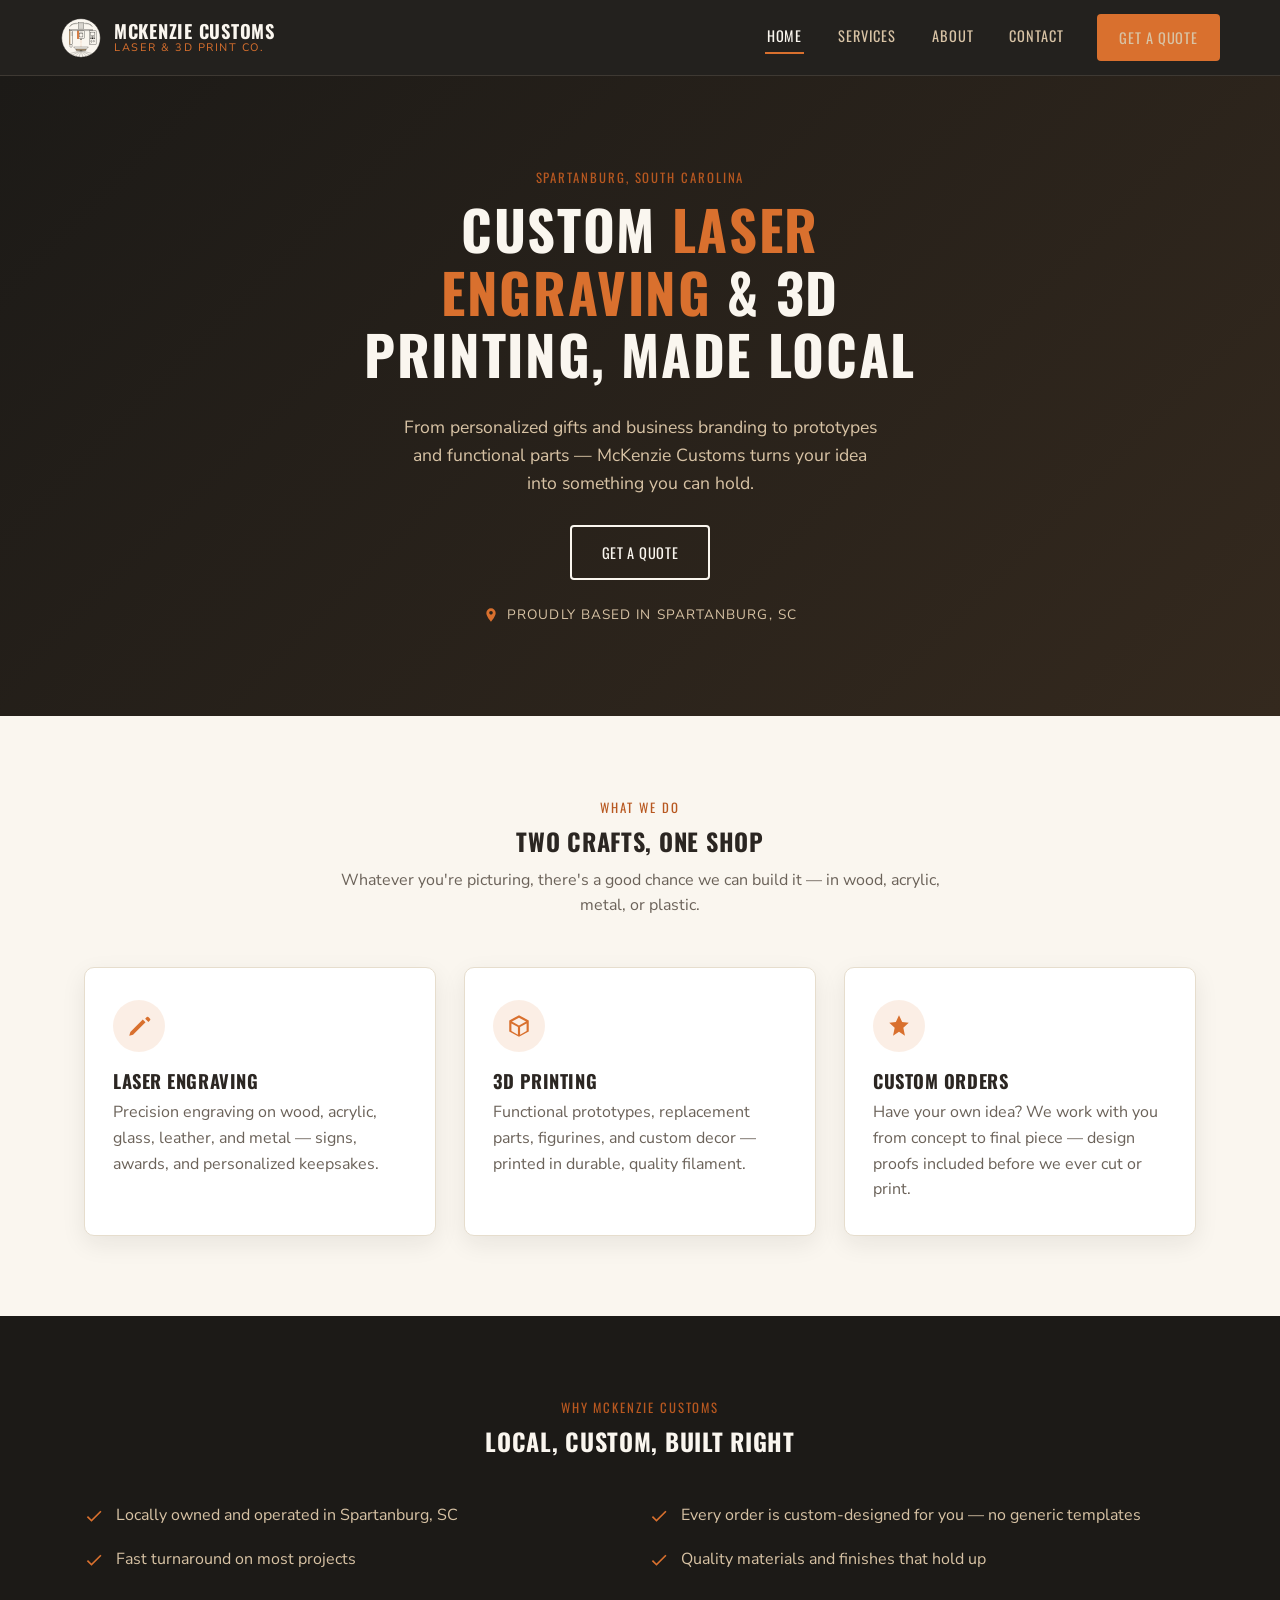
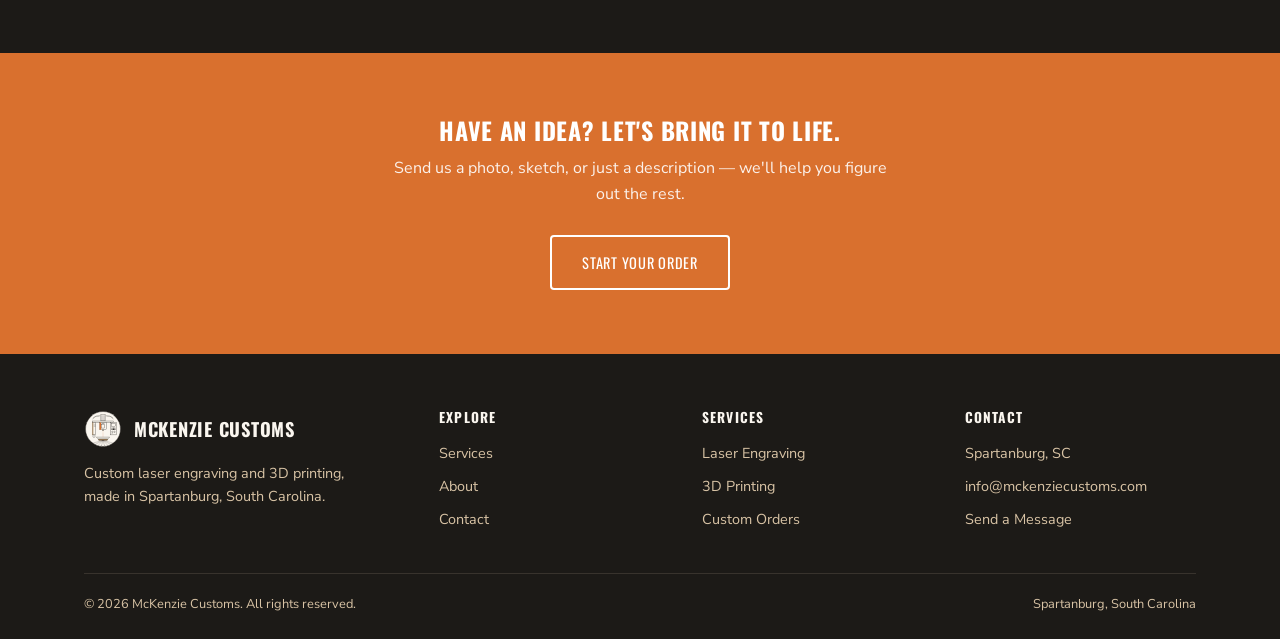
==== index.html @ ff6385ce "Pending changes exported from your codespace" ====
<!DOCTYPE html>
<html lang="en">
<head>
<meta charset="UTF-8">
<meta name="viewport" content="width=device-width, initial-scale=1.0">
<title>McKenzie Customs | Laser Engraving &amp; 3D Printing in Spartanburg, SC</title>
<meta name="description" content="McKenzie Customs is a Spartanburg, South Carolina shop specializing in custom laser engraving and 3D printing — signs, awards, prototypes, and personalized gifts.">
<link rel="icon" type="image/svg+xml" href="images/logo.svg">
<link rel="preconnect" href="https://fonts.googleapis.com">
<link rel="preconnect" href="https://fonts.gstatic.com" crossorigin>
<link href="https://fonts.googleapis.com/css2?family=Oswald:wght@500;600;700&family=Nunito+Sans:wght@400;600;700&display=swap" rel="stylesheet">
<link rel="stylesheet" href="css/style.css">
</head>
<body>

<header class="site-header">
  <div class="container nav">
    <a href="index.html" class="brand">
      <img src="images/logo.svg" alt="McKenzie Customs logo">
      <span class="brand-text">
        <strong>McKenzie Customs</strong>
        <span>Laser &amp; 3D Print Co.</span>
      </span>
    </a>
    <nav>
      <ul class="nav-links">
        <li><a href="index.html">Home</a></li>
        <li><a href="services.html">Services</a></li>
        <li><a href="about.html">About</a></li>
        <li><a href="contact.html">Contact</a></li>
        <li><a href="contact.html" class="btn btn-primary">Get a Quote</a></li>
      </ul>
    </nav>
    <button class="nav-toggle" aria-label="Toggle navigation" aria-expanded="false">
      <span></span><span></span><span></span>
    </button>
  </div>
</header>

<section class="hero">
  <div class="container">
    <div class="hero-copy">
      <span class="eyebrow">Spartanburg, South Carolina</span>
      <h1>Custom <em>Laser Engraving</em> &amp; 3D Printing, Made Local</h1>
      <p class="lead">From personalized gifts and business branding to prototypes and functional parts — McKenzie Customs turns your idea into something you can hold.</p>
      <div class="hero-actions">
        <a href="contact.html" class="btn btn-outline">Get a Quote</a>
      </div>
      <div class="hero-location">
        <svg viewBox="0 0 24 24"><path d="M12 2a7 7 0 0 0-7 7c0 5.25 7 13 7 13s7-7.75 7-13a7 7 0 0 0-7-7zm0 9.5A2.5 2.5 0 1 1 12 6a2.5 2.5 0 0 1 0 5.5z"/></svg>
        Proudly based in Spartanburg, SC
      </div>
    </div>
  </div>
</section>

<section class="section">
  <div class="container">
    <div class="section-head">
      <span class="eyebrow">What We Do</span>
      <h2>Two Crafts, One Shop</h2>
      <p>Whatever you're picturing, there's a good chance we can build it — in wood, acrylic, metal, or plastic.</p>
    </div>
    <div class="grid-3">
      <div class="card">
        <div class="card-icon">
          <svg viewBox="0 0 24 24"><path d="M3 21l3.5-1L18 8.5l-2.5-2.5L4 17.5 3 21zm14.7-15.7l1.5-1.5a1 1 0 0 1 1.4 0l1.6 1.6a1 1 0 0 1 0 1.4l-1.5 1.5-3-3z"/></svg>
        </div>
        <h3>Laser Engraving</h3>
        <p>Precision engraving on wood, acrylic, glass, leather, and metal — signs, awards, and personalized keepsakes.</p>
      </div>
      <div class="card">
        <div class="card-icon">
          <svg viewBox="0 0 24 24"><path d="M12 2 3 7v10l9 5 9-5V7l-9-5zm0 2.3 6.5 3.6L12 11.5 5.5 7.9 12 4.3zM5 9.6l6 3.3v7.1l-6-3.3V9.6zm8 10.4v-7.1l6-3.3v7.1l-6 3.3z"/></svg>
        </div>
        <h3>3D Printing</h3>
        <p>Functional prototypes, replacement parts, figurines, and custom decor — printed in durable, quality filament.</p>
      </div>
      <div class="card">
        <div class="card-icon">
          <svg viewBox="0 0 24 24"><path d="M12 2l2.9 6.3L21 9l-5 4.6L17.5 21 12 17.3 6.5 21 8 13.6 3 9l6.1-.7L12 2z"/></svg>
        </div>
        <h3>Custom Orders</h3>
        <p>Have your own idea? We work with you from concept to final piece — design proofs included before we ever cut or print.</p>
      </div>
    </div>
  </div>
</section>


<section class="section section--dark">
  <div class="container">
    <div class="section-head">
      <span class="eyebrow">Why McKenzie Customs</span>
      <h2>Local, Custom, Built Right</h2>
    </div>
    <ul class="check-list">
      <li>
        <svg viewBox="0 0 24 24"><path d="M9 16.2 4.8 12l-1.4 1.4L9 19 21 7l-1.4-1.4z"/></svg>
        <span>Locally owned and operated in Spartanburg, SC</span>
      </li>
      <li>
        <svg viewBox="0 0 24 24"><path d="M9 16.2 4.8 12l-1.4 1.4L9 19 21 7l-1.4-1.4z"/></svg>
        <span>Every order is custom-designed for you — no generic templates</span>
      </li>
      <li>
        <svg viewBox="0 0 24 24"><path d="M9 16.2 4.8 12l-1.4 1.4L9 19 21 7l-1.4-1.4z"/></svg>
        <span>Fast turnaround on most projects</span>
      </li>
      <li>
        <svg viewBox="0 0 24 24"><path d="M9 16.2 4.8 12l-1.4 1.4L9 19 21 7l-1.4-1.4z"/></svg>
        <span>Quality materials and finishes that hold up</span>
      </li>
    </ul>
  </div>
</section>

<section class="cta-banner">
  <div class="container">
    <h2>Have an Idea? Let's Bring It to Life.</h2>
    <p>Send us a photo, sketch, or just a description — we'll help you figure out the rest.</p>
    <a href="contact.html" class="btn btn-outline">Start Your Order</a>
  </div>
</section>

<footer class="site-footer">
  <div class="container">
    <div class="footer-grid">
      <div class="footer-brand">
        <div class="brand" style="margin-bottom:14px;">
          <img src="images/logo.svg" alt="McKenzie Customs logo" style="height:38px;">
          <span class="brand-text">
            <strong style="color:#faf6ef;">McKenzie Customs</strong>
          </span>
        </div>
        <p>Custom laser engraving and 3D printing, made in Spartanburg, South Carolina.</p>
      </div>
      <div>
        <h4>Explore</h4>
        <ul>
          <li><a href="services.html">Services</a></li>
          <li><a href="about.html">About</a></li>
          <li><a href="contact.html">Contact</a></li>
        </ul>
      </div>
      <div>
        <h4>Services</h4>
        <ul>
          <li><a href="services.html">Laser Engraving</a></li>
          <li><a href="services.html">3D Printing</a></li>
          <li><a href="services.html">Custom Orders</a></li>
        </ul>
      </div>
      <div>
        <h4>Contact</h4>
        <ul>
          <li>Spartanburg, SC</li>
          <li><a href="mailto:info@mckenziecustoms.com">info@mckenziecustoms.com</a></li>
          <li><a href="contact.html">Send a Message</a></li>
        </ul>
      </div>
    </div>
    <div class="footer-bottom">
      <span>&copy; <span id="year"></span> McKenzie Customs. All rights reserved.</span>
      <span>Spartanburg, South Carolina</span>
    </div>
  </div>
</footer>

<script src="js/main.js"></script>
</body>
</html>
---- css/style.css ----
/* ==========================================================================
   McKenzie Customs — Laser Engraving & 3D Printing
   ========================================================================== */

:root {
  --charcoal: #1c1a17;
  --charcoal-light: #2b2622;
  --cream: #faf6ef;
  --wood: #d8c3a5;
  --wood-dark: #a9865c;
  --ember: #d9702e;
  --ember-dark: #b85820;
  --text-main: #2b2622;
  --text-muted: #6b6259;
  --border: #e6ddcd;
  --radius: 10px;
  --shadow: 0 8px 24px rgba(28, 26, 23, 0.08);
  --shadow-lg: 0 16px 40px rgba(28, 26, 23, 0.16);
  --max-width: 1160px;
  --font-head: 'Oswald', 'Arial Narrow', sans-serif;
  --font-body: 'Nunito Sans', 'Segoe UI', Arial, sans-serif;
}

* {
  box-sizing: border-box;
}

html {
  scroll-behavior: smooth;
}

body {
  margin: 0;
  font-family: var(--font-body);
  color: var(--text-main);
  background: var(--cream);
  line-height: 1.6;
}

img {
  max-width: 100%;
  display: block;
}

a {
  color: inherit;
  text-decoration: none;
}

h1, h2, h3, h4 {
  font-family: var(--font-head);
  text-transform: uppercase;
  letter-spacing: 0.03em;
  line-height: 1.15;
  margin: 0 0 0.5em;
}

p {
  margin: 0 0 1em;
}

.container {
  max-width: var(--max-width);
  margin: 0 auto;
  padding: 0 24px;
}

.eyebrow {
  display: inline-block;
  font-family: var(--font-head);
  text-transform: uppercase;
  letter-spacing: 0.15em;
  font-size: 0.8rem;
  color: var(--ember-dark);
  margin-bottom: 0.75em;
}

.section {
  padding: 80px 0;
}

.section--tight {
  padding: 56px 0;
}

.section--dark {
  background: var(--charcoal);
  color: var(--wood);
}

.section--dark h2, .section--dark h3 {
  color: var(--cream);
}

.section--alt {
  background: #f2ead9;
}

.section-head {
  max-width: 640px;
  margin: 0 auto 48px;
  text-align: center;
}

.section-head p {
  color: var(--text-muted);
}

.section--dark .section-head p {
  color: var(--wood);
}

/* Buttons
   ========================================================================== */

.btn {
  display: inline-block;
  font-family: var(--font-head);
  text-transform: uppercase;
  letter-spacing: 0.05em;
  font-size: 0.9rem;
  padding: 14px 30px;
  border-radius: 4px;
  border: 2px solid transparent;
  cursor: pointer;
  transition: transform 0.15s ease, box-shadow 0.15s ease, background 0.15s ease, color 0.15s ease;
}

.btn:hover {
  transform: translateY(-2px);
}

.btn-primary {
  background: var(--ember);
  color: #fff;
}

.btn-primary:hover {
  background: var(--ember-dark);
  box-shadow: var(--shadow);
}

.btn-outline {
  background: transparent;
  border-color: var(--cream);
  color: var(--cream);
}

.btn-outline:hover {
  background: var(--cream);
  color: var(--charcoal);
}

.btn-outline-dark {
  background: transparent;
  border-color: var(--charcoal);
  color: var(--charcoal);
}

.btn-outline-dark:hover {
  background: var(--charcoal);
  color: var(--cream);
}

.btn-block {
  width: 100%;
  text-align: center;
}

/* Header / Nav
   ========================================================================== */

.site-header {
  position: sticky;
  top: 0;
  z-index: 100;
  background: rgba(28, 26, 23, 0.97);
  border-bottom: 1px solid rgba(216, 195, 165, 0.15);
}

.nav {
  display: flex;
  align-items: center;
  justify-content: space-between;
  padding: 14px 0;
}

.brand {
  display: flex;
  align-items: center;
  gap: 12px;
}

.brand img {
  height: 42px;
  width: auto;
}

.brand-text {
  display: flex;
  flex-direction: column;
  line-height: 1.1;
}

.brand-text strong {
  font-family: var(--font-head);
  color: var(--cream);
  font-size: 1.15rem;
  letter-spacing: 0.04em;
  text-transform: uppercase;
}

.brand-text span {
  font-size: 0.68rem;
  color: var(--ember);
  text-transform: uppercase;
  letter-spacing: 0.14em;
}

.nav-links {
  display: flex;
  align-items: center;
  gap: 32px;
  list-style: none;
  margin: 0;
  padding: 0;
}

.nav-links a {
  font-family: var(--font-head);
  font-size: 0.9rem;
  text-transform: uppercase;
  letter-spacing: 0.06em;
  color: var(--wood);
  padding: 6px 2px;
  border-bottom: 2px solid transparent;
  transition: color 0.15s ease, border-color 0.15s ease;
}

.nav-links a:hover,
.nav-links a.active {
  color: var(--cream);
  border-color: var(--ember);
}

.nav-links .btn {
  padding: 10px 20px;
}

.nav-toggle {
  display: none;
  flex-direction: column;
  gap: 5px;
  background: none;
  border: none;
  cursor: pointer;
  padding: 8px;
}

.nav-toggle span {
  width: 26px;
  height: 2px;
  background: var(--cream);
  display: block;
}

/* Hero
   ========================================================================== */

.hero {
  position: relative;
  background: linear-gradient(135deg, var(--charcoal) 0%, #34291e 100%);
  color: var(--cream);
  overflow: hidden;
}

.hero .container {
  display: flex;
  justify-content: center;
  padding-top: 90px;
  padding-bottom: 90px;
}

.hero-copy {
  max-width: 640px;
  text-align: center;
}

.hero h1 {
  font-size: clamp(2.2rem, 4.5vw, 3.4rem);
  color: var(--cream);
}

.hero h1 em {
  font-style: normal;
  color: var(--ember);
}

.hero p.lead {
  font-size: 1.1rem;
  color: var(--wood);
  max-width: 480px;
  margin-left: auto;
  margin-right: auto;
}

.hero-actions {
  display: flex;
  justify-content: center;
  gap: 16px;
  flex-wrap: wrap;
  margin-top: 28px;
}

.hero-location {
  display: flex;
  align-items: center;
  justify-content: center;
  gap: 8px;
  margin-top: 24px;
  font-size: 0.85rem;
  color: var(--wood);
  text-transform: uppercase;
  letter-spacing: 0.08em;
}

.hero-location svg {
  width: 16px;
  height: 16px;
  fill: var(--ember);
}

/* Feature / service cards
   ========================================================================== */

.grid-3 {
  display: grid;
  grid-template-columns: repeat(3, 1fr);
  gap: 28px;
}

.grid-2 {
  display: grid;
  grid-template-columns: repeat(2, 1fr);
  gap: 40px;
}

.card {
  background: #fff;
  border: 1px solid var(--border);
  border-radius: var(--radius);
  padding: 32px 28px;
  box-shadow: var(--shadow);
  transition: transform 0.2s ease, box-shadow 0.2s ease;
}

.card:hover {
  transform: translateY(-4px);
  box-shadow: var(--shadow-lg);
}

.card-icon {
  width: 52px;
  height: 52px;
  border-radius: 50%;
  background: rgba(217, 112, 46, 0.12);
  display: flex;
  align-items: center;
  justify-content: center;
  margin-bottom: 18px;
}

.card-icon svg {
  width: 26px;
  height: 26px;
  fill: var(--ember);
}

.card h3 {
  font-size: 1.15rem;
  color: var(--text-main);
}

.card p {
  color: var(--text-muted);
  margin-bottom: 0;
}

.card ul {
  margin: 0;
  padding-left: 20px;
  color: var(--text-muted);
}

.card ul li {
  margin-bottom: 6px;
}

/* Why-us list
   ========================================================================== */

.check-list {
  list-style: none;
  margin: 0;
  padding: 0;
  display: grid;
  grid-template-columns: repeat(2, 1fr);
  gap: 18px;
}

.check-list li {
  display: flex;
  align-items: flex-start;
  gap: 12px;
}

.check-list svg {
  flex-shrink: 0;
  width: 20px;
  height: 20px;
  margin-top: 3px;
  fill: var(--ember);
}

/* CTA banner
   ========================================================================== */

.cta-banner {
  background: var(--ember);
  color: #fff;
  text-align: center;
  padding: 64px 0;
}

.cta-banner h2 {
  color: #fff;
}

.cta-banner p {
  color: rgba(255,255,255,0.9);
  max-width: 520px;
  margin: 0 auto 28px;
}

.cta-banner .btn-outline {
  border-color: #fff;
  color: #fff;
}

.cta-banner .btn-outline:hover {
  background: #fff;
  color: var(--ember-dark);
}

/* Process steps
   ========================================================================== */

.steps {
  display: grid;
  grid-template-columns: repeat(4, 1fr);
  gap: 24px;
  counter-reset: step;
}

.step {
  position: relative;
  padding-top: 12px;
}

.step::before {
  counter-increment: step;
  content: counter(step);
  display: flex;
  align-items: center;
  justify-content: center;
  width: 40px;
  height: 40px;
  border-radius: 50%;
  background: var(--ember);
  color: #fff;
  font-family: var(--font-head);
  font-size: 1.1rem;
  margin-bottom: 16px;
}

.step h3 {
  font-size: 1.05rem;
}

.step p {
  color: var(--text-muted);
  font-size: 0.95rem;
}

/* About page
   ========================================================================== */

.about-hero {
  display: grid;
  grid-template-columns: 0.9fr 1.1fr;
  gap: 48px;
  align-items: center;
}

.about-hero img {
  border-radius: var(--radius);
  box-shadow: var(--shadow-lg);
}

.value-grid {
  display: grid;
  grid-template-columns: repeat(3, 1fr);
  gap: 28px;
}

/* Contact page
   ========================================================================== */

.contact-layout {
  display: grid;
  grid-template-columns: 0.9fr 1.1fr;
  gap: 48px;
  align-items: start;
}

.contact-info-list {
  list-style: none;
  margin: 0 0 32px;
  padding: 0;
}

.contact-info-list li {
  display: flex;
  gap: 14px;
  align-items: flex-start;
  margin-bottom: 22px;
}

.contact-info-list svg {
  width: 22px;
  height: 22px;
  fill: var(--ember);
  flex-shrink: 0;
  margin-top: 2px;
}

.contact-info-list strong {
  display: block;
  font-family: var(--font-head);
  text-transform: uppercase;
  font-size: 0.85rem;
  letter-spacing: 0.06em;
  margin-bottom: 2px;
}

.social-row {
  display: flex;
  gap: 12px;
}

.social-row a {
  width: 40px;
  height: 40px;
  border-radius: 50%;
  border: 2px solid var(--wood-dark);
  display: flex;
  align-items: center;
  justify-content: center;
  transition: all 0.15s ease;
}

.social-row a:hover {
  background: var(--ember);
  border-color: var(--ember);
}

.social-row svg {
  width: 18px;
  height: 18px;
  fill: var(--charcoal);
}

.social-row a:hover svg {
  fill: #fff;
}

.form-card {
  background: #fff;
  border-radius: var(--radius);
  border: 1px solid var(--border);
  box-shadow: var(--shadow);
  padding: 36px;
}

.form-row {
  display: grid;
  grid-template-columns: 1fr 1fr;
  gap: 18px;
}

.field {
  margin-bottom: 20px;
}

.field label {
  display: block;
  font-family: var(--font-head);
  text-transform: uppercase;
  font-size: 0.78rem;
  letter-spacing: 0.06em;
  margin-bottom: 6px;
  color: var(--text-muted);
}

.field input,
.field select,
.field textarea {
  width: 100%;
  padding: 12px 14px;
  border: 1px solid var(--border);
  border-radius: 6px;
  font-family: var(--font-body);
  font-size: 0.95rem;
  background: var(--cream);
}

.field textarea {
  resize: vertical;
  min-height: 130px;
}

.field input:focus,
.field select:focus,
.field textarea:focus {
  outline: none;
  border-color: var(--ember);
}

.map-frame {
  border: 0;
  width: 100%;
  height: 320px;
  border-radius: var(--radius);
  box-shadow: var(--shadow);
  margin-top: 8px;
}

.form-note {
  font-size: 0.82rem;
  color: var(--text-muted);
  margin-top: 12px;
}

/* Page hero (interior pages)
   ========================================================================== */

.page-hero {
  background: var(--charcoal);
  color: var(--cream);
  padding: 64px 0 56px;
  text-align: center;
}

.page-hero h1 {
  color: var(--cream);
  margin-bottom: 10px;
}

.page-hero p {
  color: var(--wood);
  max-width: 560px;
  margin: 0 auto;
}

/* Footer
   ========================================================================== */

.site-footer {
  background: var(--charcoal);
  color: var(--wood);
  padding: 56px 0 24px;
}

.footer-grid {
  display: grid;
  grid-template-columns: 1.4fr 1fr 1fr 1fr;
  gap: 32px;
  padding-bottom: 32px;
  border-bottom: 1px solid rgba(216,195,165,0.15);
}

.footer-grid h4 {
  color: var(--cream);
  font-size: 0.85rem;
  letter-spacing: 0.08em;
  margin-bottom: 16px;
}

.footer-grid ul {
  list-style: none;
  margin: 0;
  padding: 0;
}

.footer-grid li {
  margin-bottom: 10px;
  font-size: 0.9rem;
}

.footer-grid a:hover {
  color: var(--ember);
}

.footer-brand p {
  font-size: 0.9rem;
  color: var(--wood);
  max-width: 280px;
}

.footer-bottom {
  display: flex;
  justify-content: space-between;
  align-items: center;
  padding-top: 20px;
  font-size: 0.8rem;
  flex-wrap: wrap;
  gap: 12px;
}

/* Responsive
   ========================================================================== */

@media (max-width: 900px) {
  .about-hero,
  .contact-layout,
  .grid-2 {
    grid-template-columns: 1fr;
  }

  .grid-3,
  .value-grid,
  .steps,
  .check-list,
  .footer-grid {
    grid-template-columns: repeat(2, 1fr);
  }

  .about-hero img {
    order: -1;
  }
}

@media (max-width: 720px) {
  .nav-links {
    position: absolute;
    top: 100%;
    left: 0;
    right: 0;
    background: var(--charcoal);
    flex-direction: column;
    align-items: flex-start;
    padding: 20px 24px 28px;
    gap: 18px;
    display: none;
    border-bottom: 1px solid rgba(216,195,165,0.15);
  }

  .nav-links.open {
    display: flex;
  }

  .nav-toggle {
    display: flex;
  }

  .section {
    padding: 56px 0;
  }

  .grid-3,
  .value-grid,
  .steps,
  .check-list,
  .footer-grid {
    grid-template-columns: 1fr;
  }

  .form-row {
    grid-template-columns: 1fr;
  }

  .footer-bottom {
    flex-direction: column;
    align-items: flex-start;
  }
}
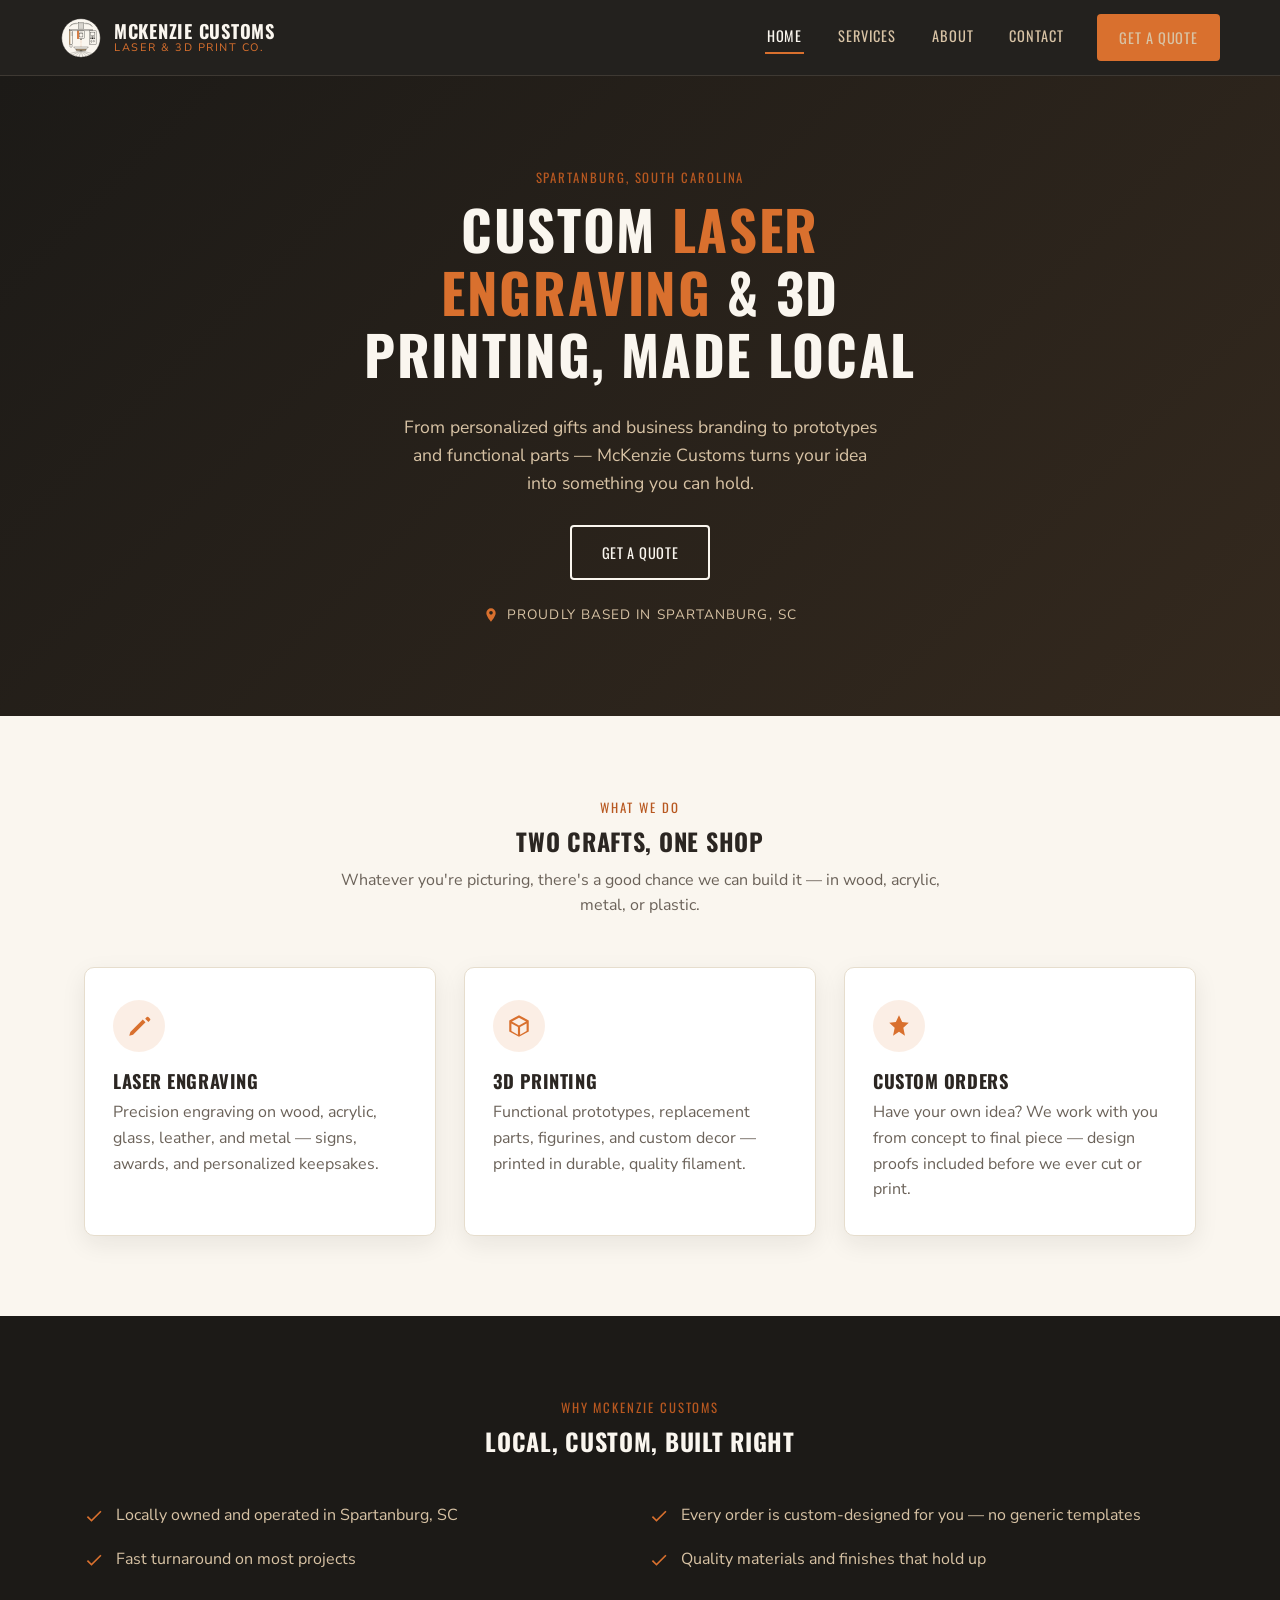
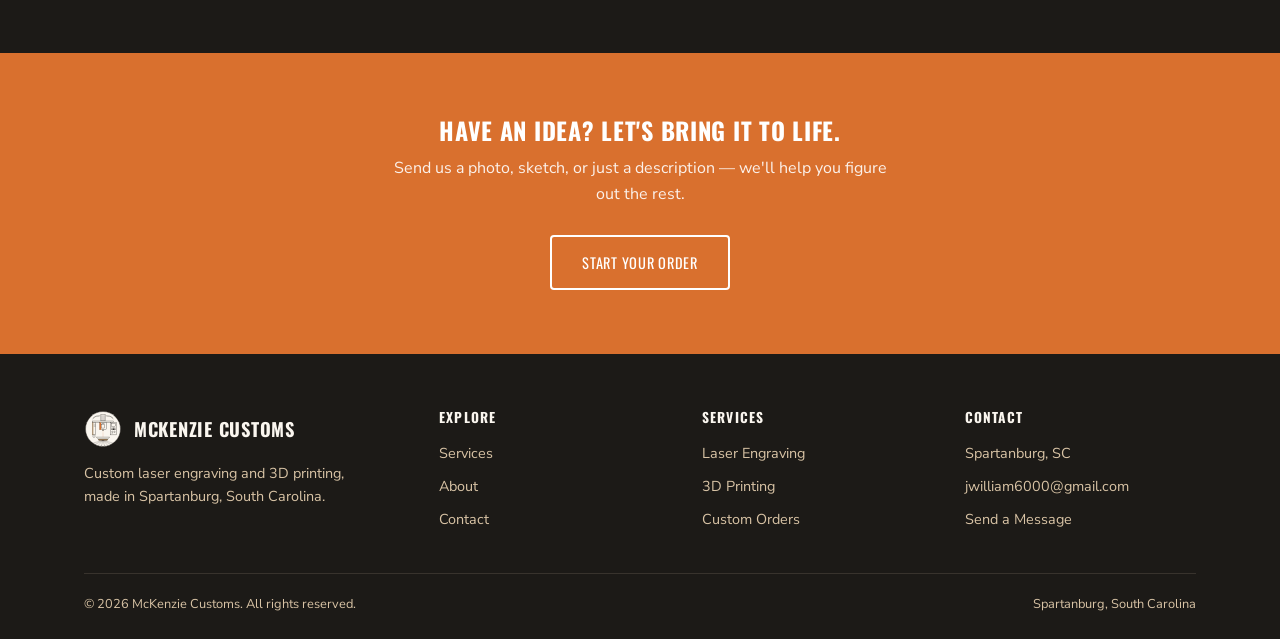
==== commit 7b0a8e9f: "Update contact details and owner photo" ====
--- a/index.html
+++ b/index.html
@@ -155,7 +155,7 @@
         <h4>Contact</h4>
         <ul>
           <li>Spartanburg, SC</li>
-          <li><a href="mailto:info@mckenziecustoms.com">info@mckenziecustoms.com</a></li>
+          <li><a href="mailto:jwilliam6000@gmail.com">jwilliam6000@gmail.com</a></li>
           <li><a href="contact.html">Send a Message</a></li>
         </ul>
       </div>
